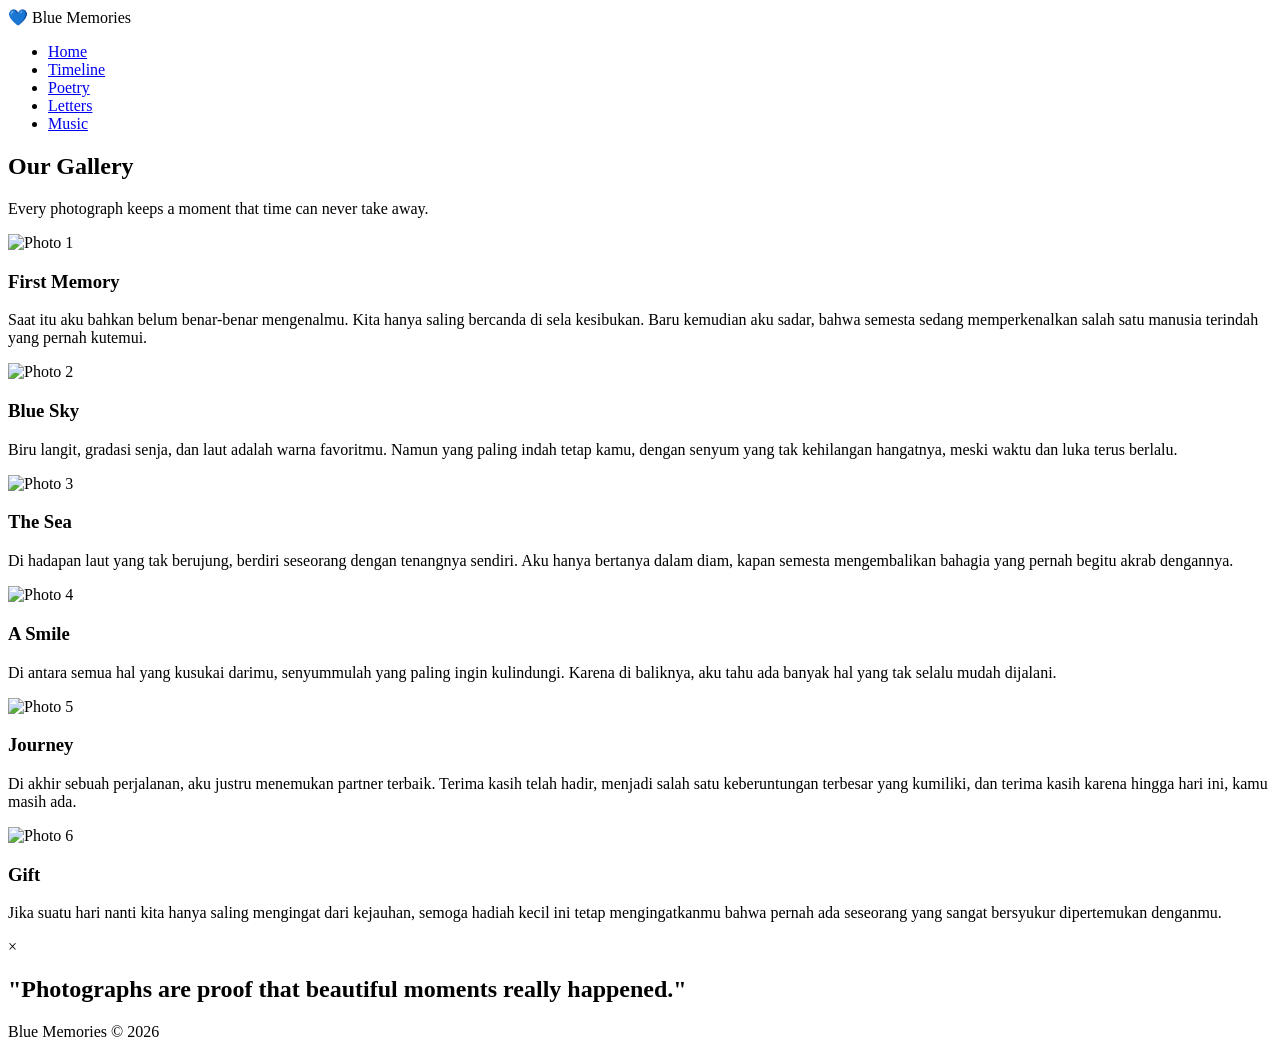
==== gallery.html @ 5b9c972e "Add files via upload" ====
<!DOCTYPE html>
<html lang="en">

<head>

    <meta charset="UTF-8">

    <meta name="viewport"
          content="width=device-width, initial-scale=1.0">

    <title>Gallery | Blue Memories</title>

    <!-- Font -->

    <link rel="preconnect"
          href="https://fonts.googleapis.com">

    <link rel="preconnect"
          href="https://fonts.gstatic.com"
          crossorigin>

    <link href="https://fonts.googleapis.com/css2?family=Poppins:wght@300;400;500;600&family=Cormorant+Garamond:wght@400;600;700&display=swap"
          rel="stylesheet">

    <link rel="stylesheet"
          href="css/gallery.css">

</head>

<body>

<!-- ========================= -->
<!-- Background -->
<!-- ========================= -->

<div class="background">
<div class="overlay"></div>

    <div class="cloud cloud1"></div>
    <div class="cloud cloud2"></div>
    <div class="cloud cloud3"></div>

</div>

<!-- ========================= -->
<!-- Navbar -->
<!-- ========================= -->

<nav>

    <div class="logo">

        💙 Blue Memories

    </div>

    <ul>

        <li><a href="home.html">Home</a></li>

        <li><a href="timeline.html">Timeline</a></li>

        <li><a href="poetry.html">Poetry</a></li>

        <li><a href="letters.html">Letters</a></li>

        <li><a href="music.html">Music</a></li>

    </ul>

</nav>

<!-- ========================= -->
<!-- Hero -->
<!-- ========================= -->

<section class="hero">

    <h1>

        Our Gallery

    </h1>

    <p>

        Every photograph keeps a moment that time can never take away.

    </p>

</section>

<!-- ========================= -->
<!-- Gallery -->
<!-- ========================= -->

<section class="gallery">

    <!-- Card 1 -->

    <div class="photo-card">

        <img src="img/photo1.jpg"
             alt="Photo 1">

        <div class="info">

            <h3>

                First Memory

            </h3>

            <p>

Saat itu aku bahkan belum benar-benar mengenalmu.
Kita hanya saling bercanda di sela kesibukan.
Baru kemudian aku sadar,
bahwa semesta sedang memperkenalkan salah satu manusia terindah yang pernah kutemui.

            </p>

        </div>

    </div>

    <!-- Card 2 -->

    <div class="photo-card">

        <img src="img/photo2.jpg"
             alt="Photo 2">

        <div class="info">

            <h3>

                Blue Sky

            </h3>

            <p>

                Biru langit, gradasi senja, dan laut adalah warna favoritmu.
Namun yang paling indah tetap kamu,
dengan senyum yang tak kehilangan hangatnya,
meski waktu dan luka terus berlalu.

            </p>

        </div>

    </div>

    <!-- Card 3 -->

    <div class="photo-card">

        <img src="img/photo3.jpg"
             alt="Photo 3">

        <div class="info">

            <h3>

                The Sea

            </h3>

            <p>

                Di hadapan laut yang tak berujung,
berdiri seseorang dengan tenangnya sendiri.
Aku hanya bertanya dalam diam,
kapan semesta mengembalikan bahagia yang pernah begitu akrab dengannya.

            </p>

        </div>

    </div>

    <!-- Card 4 -->

    <div class="photo-card">

        <img src="img/photo4.jpg"
             alt="Photo 4">

        <div class="info">

            <h3>

                A Smile

            </h3>

            <p>

                Di antara semua hal yang kusukai darimu,
senyummulah yang paling ingin kulindungi.
Karena di baliknya,
aku tahu ada banyak hal yang tak selalu mudah dijalani.

            </p>

        </div>

    </div>

    <!-- Card 5 -->

    <div class="photo-card">

        <img src="img/photo5.jpg"
             alt="Photo 5">

        <div class="info">

            <h3>

                Journey

            </h3>

            <p>

                Di akhir sebuah perjalanan,
aku justru menemukan partner terbaik.
Terima kasih telah hadir,
menjadi salah satu keberuntungan terbesar yang kumiliki,
dan terima kasih karena hingga hari ini,
kamu masih ada.

            </p>

        </div>

    </div>

    <!-- Card 6 -->

    <div class="photo-card">

        <img src="img/photo6.jpg"
             alt="Photo 6">

        <div class="info">

            <h3>

                Gift

            </h3>

            <p>

                Jika suatu hari nanti
kita hanya saling mengingat dari kejauhan,
semoga hadiah kecil ini tetap mengingatkanmu
bahwa pernah ada seseorang
yang sangat bersyukur dipertemukan denganmu.

            </p>

        </div>

    </div>

</section>

<!-- ========================= -->
<!-- Lightbox -->
<!-- ========================= -->

<div class="lightbox" id="lightbox">

    <span class="close">

        &times;

    </span>

    <img id="lightbox-img">

    <div class="caption">

        <h3 id="caption-title"></h3>

        <p id="caption-text"></p>

    </div>

</div>

<!-- ========================= -->
<!-- Quote -->
<!-- ========================= -->

<section class="quote">

    <h2>

        "Photographs are proof that beautiful moments really happened."

    </h2>

</section>

<!-- ========================= -->
<!-- Footer -->
<!-- ========================= -->

<footer>

    <p>

        Blue Memories © 2026

    </p>

</footer>

<script src="js/gallery.js"></script>

</body>

</html>
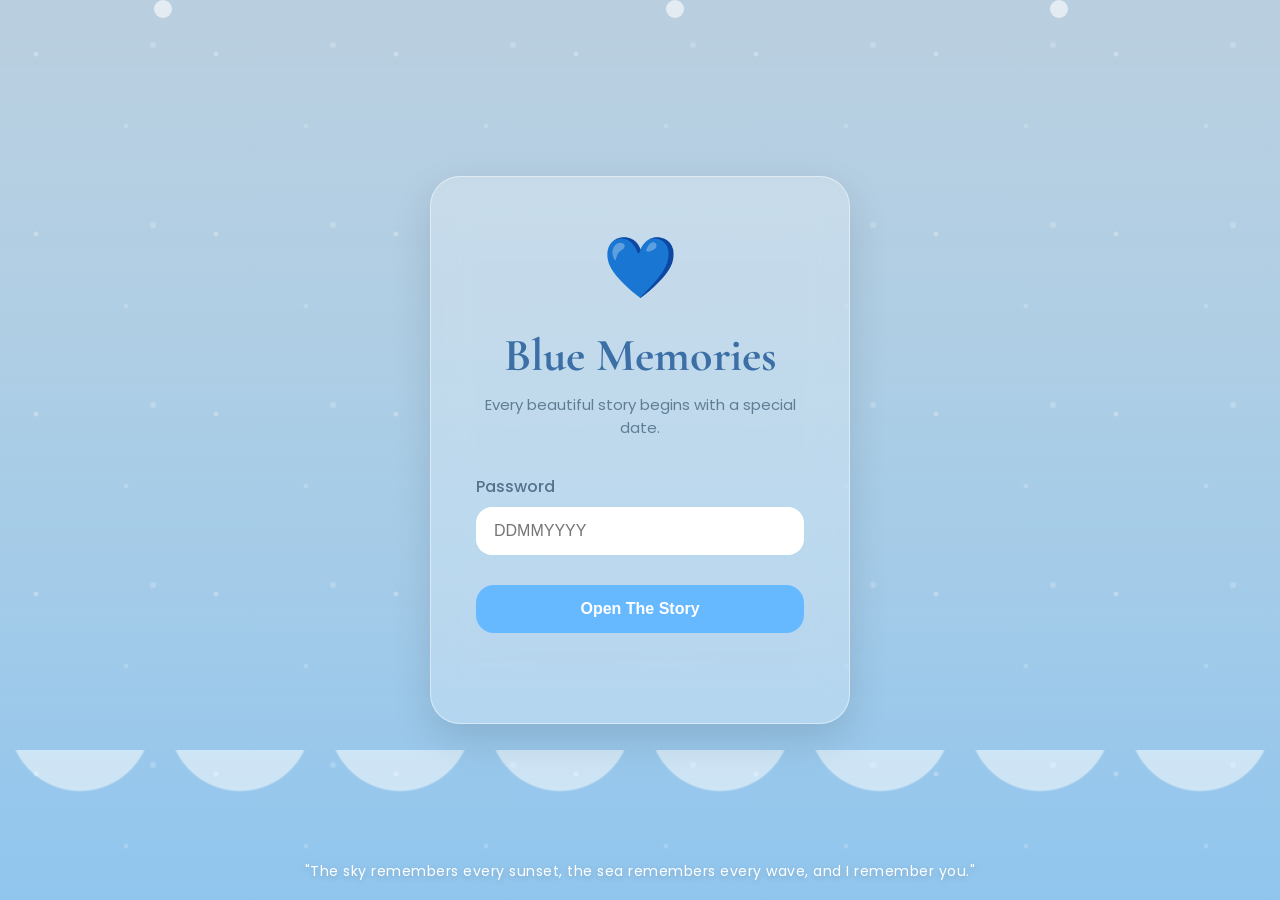
==== commit f3b047bf: "revisi 1" ====
--- a/gallery.html
+++ b/gallery.html
@@ -100,7 +100,7 @@
 
     <div class="photo-card">
 
-        <img src="img/photo1.jpg"
+        <img src="img/photo1.JPG"
              alt="Photo 1">
 
         <div class="info">
--- a/css/gallery.css
+++ b/css/gallery.css
@@ -0,0 +1,1487 @@
+/* ==========================================================
+   BLUE MEMORIES
+   GALLERY.CSS
+   PART 1
+========================================================== */
+
+
+/*==========================
+        GOOGLE FONT
+===========================*/
+
+@import url('https://fonts.googleapis.com/css2?family=Poppins:wght@300;400;500;600;700&family=Cormorant+Garamond:wght@400;500;600;700&display=swap');
+
+
+/*==========================
+        RESET
+===========================*/
+
+*{
+    margin:0;
+    padding:0;
+    box-sizing:border-box;
+}
+
+html{
+    scroll-behavior:smooth;
+}
+
+body{
+
+    font-family:'Poppins',sans-serif;
+
+    background:linear-gradient(
+        180deg,
+        #e9f9ff 0%,
+        #cfeeff 28%,
+        #a8ddff 65%,
+        #79c9ff 100%
+    );
+
+    color:#ffffff;
+
+    min-height:100vh;
+
+    overflow-x:hidden;
+
+}
+
+
+/*==========================
+        SCROLLBAR
+===========================*/
+
+::-webkit-scrollbar{
+
+    width:10px;
+
+}
+
+::-webkit-scrollbar-track{
+
+    background:#d9f3ff;
+
+}
+
+::-webkit-scrollbar-thumb{
+
+    background:#69beff;
+
+    border-radius:50px;
+
+}
+
+::-webkit-scrollbar-thumb:hover{
+
+    background:#48adff;
+
+}
+
+
+/*==========================
+        BACKGROUND
+===========================*/
+
+.background{
+
+    position:fixed;
+
+    inset:0;
+
+    overflow:hidden;
+
+    z-index:-10;
+
+}
+
+
+/* Glow */
+
+.background::before{
+
+    content:"";
+
+    position:absolute;
+
+    width:700px;
+
+    height:700px;
+
+    left:-220px;
+
+    top:-260px;
+
+    border-radius:50%;
+
+    background:
+
+    radial-gradient(
+
+        circle,
+
+        rgba(255,255,255,.28),
+
+        transparent
+
+    );
+
+}
+
+
+.background::after{
+
+    content:"";
+
+    position:absolute;
+
+    width:550px;
+
+    height:550px;
+
+    right:-180px;
+
+    bottom:-180px;
+
+    border-radius:50%;
+
+    background:
+
+    radial-gradient(
+
+        circle,
+
+        rgba(255,255,255,.18),
+
+        transparent
+
+    );
+
+}
+
+
+/*==========================
+        CLOUD
+===========================*/
+
+.cloud{
+
+    position:absolute;
+
+    background:white;
+
+    border-radius:100px;
+
+    opacity:.78;
+
+    filter:blur(.5px);
+
+}
+
+.cloud::before,
+.cloud::after{
+
+    content:"";
+
+    position:absolute;
+
+    background:white;
+
+    border-radius:50%;
+
+}
+
+
+/* Cloud 1 */
+
+.cloud1{
+
+    width:180px;
+
+    height:60px;
+
+    left:-220px;
+
+    top:90px;
+
+    animation:cloudMove 45s linear infinite;
+
+}
+
+.cloud1::before{
+
+    width:70px;
+
+    height:70px;
+
+    left:25px;
+
+    top:-25px;
+
+}
+
+.cloud1::after{
+
+    width:90px;
+
+    height:90px;
+
+    right:20px;
+
+    top:-35px;
+
+}
+
+
+/* Cloud 2 */
+
+.cloud2{
+
+    width:150px;
+
+    height:48px;
+
+    left:-240px;
+
+    top:220px;
+
+    animation:cloudMove 65s linear infinite;
+
+    animation-delay:-20s;
+
+}
+
+.cloud2::before{
+
+    width:60px;
+
+    height:60px;
+
+    left:18px;
+
+    top:-18px;
+
+}
+
+.cloud2::after{
+
+    width:70px;
+
+    height:70px;
+
+    right:18px;
+
+    top:-25px;
+
+}
+
+
+/* Cloud 3 */
+
+.cloud3{
+
+    width:240px;
+
+    height:70px;
+
+    left:-320px;
+
+    top:150px;
+
+    animation:cloudMove 75s linear infinite;
+
+    animation-delay:-40s;
+
+}
+
+.cloud3::before{
+
+    width:90px;
+
+    height:90px;
+
+    left:35px;
+
+    top:-30px;
+
+}
+
+.cloud3::after{
+
+    width:110px;
+
+    height:110px;
+
+    right:30px;
+
+    top:-40px;
+
+}
+
+
+/*==========================
+        NAVBAR
+===========================*/
+
+nav{
+
+    position:fixed;
+
+    top:0;
+
+    left:0;
+
+    width:100%;
+
+    padding:18px 8%;
+
+    display:flex;
+
+    justify-content:space-between;
+
+    align-items:center;
+
+    background:rgba(255,255,255,.10);
+
+    backdrop-filter:blur(16px);
+
+    border-bottom:1px solid rgba(255,255,255,.18);
+
+    z-index:999;
+
+}
+
+
+.logo{
+
+    font-family:'Cormorant Garamond',serif;
+
+    font-size:30px;
+
+    font-weight:700;
+
+    color:white;
+
+}
+
+
+nav ul{
+
+    display:flex;
+
+    list-style:none;
+
+    gap:30px;
+
+}
+
+
+nav ul li a{
+
+    color:white;
+
+    text-decoration:none;
+
+    font-size:15px;
+
+    transition:.35s;
+
+    position:relative;
+
+}
+
+
+nav ul li a::after{
+
+    content:"";
+
+    position:absolute;
+
+    left:0;
+
+    bottom:-5px;
+
+    width:0;
+
+    height:2px;
+
+    background:white;
+
+    transition:.35s;
+
+}
+
+
+nav ul li a:hover::after{
+
+    width:100%;
+
+}
+
+nav ul li a:hover{
+
+    color:#e8f8ff;
+
+}
+
+
+/*==========================
+        HERO
+===========================*/
+
+.hero{
+
+    width:100%;
+
+    text-align:center;
+
+    padding-top:180px;
+
+    padding-bottom:90px;
+
+    padding-left:10%;
+
+    padding-right:10%;
+
+}
+
+
+.hero h1{
+
+    font-family:'Cormorant Garamond',serif;
+
+    font-size:72px;
+
+    margin-bottom:20px;
+
+    text-shadow:0 5px 20px rgba(0,0,0,.15);
+
+}
+
+
+.hero p{
+
+    max-width:760px;
+
+    margin:auto;
+
+    font-size:19px;
+
+    line-height:2;
+
+    color:#eefaff;
+
+}
+
+
+/*==========================
+        ANIMATION
+===========================*/
+
+@keyframes cloudMove{
+
+    from{
+
+        transform:translateX(0);
+
+    }
+
+    to{
+
+        transform:translateX(calc(100vw + 450px));
+
+    }
+
+}
+
+
+@keyframes fadeUp{
+
+    from{
+
+        opacity:0;
+
+        transform:translateY(60px);
+
+    }
+
+    to{
+
+        opacity:1;
+
+        transform:translateY(0);
+
+    }
+
+}
+
+
+.hero{
+
+    animation:fadeUp 1.2s ease;
+
+}
+
+/* ==========================================================
+   BLUE MEMORIES
+   GALLERY.CSS
+   PART 2
+   Gallery • Polaroid • Hover Effect
+==========================================================*/
+
+
+/*=========================================
+            GALLERY
+=========================================*/
+
+.gallery{
+
+    width:100%;
+
+    max-width:1450px;
+
+    margin:auto;
+
+    padding:20px 8% 120px;
+
+    display:grid;
+
+    grid-template-columns:repeat(auto-fit,minmax(320px,1fr));
+
+    gap:45px;
+
+}
+
+
+
+/*=========================================
+            PHOTO CARD
+=========================================*/
+
+.photo-card{
+
+    position:relative;
+
+    overflow:hidden;
+
+    border-radius:24px;
+
+    background:rgba(255,255,255,.18);
+
+    backdrop-filter:blur(18px);
+
+    border:1px solid rgba(255,255,255,.25);
+
+    box-shadow:
+
+        0 18px 40px rgba(0,0,0,.12);
+
+    transition:.45s;
+
+    animation:galleryFade .8s ease both;
+
+}
+
+
+
+/* Delay */
+
+.photo-card:nth-child(1){animation-delay:.1s;}
+.photo-card:nth-child(2){animation-delay:.2s;}
+.photo-card:nth-child(3){animation-delay:.3s;}
+.photo-card:nth-child(4){animation-delay:.4s;}
+.photo-card:nth-child(5){animation-delay:.5s;}
+.photo-card:nth-child(6){animation-delay:.6s;}
+
+
+
+/*=========================================
+        Decorative Light
+=========================================*/
+
+.photo-card::before{
+
+    content:"";
+
+    position:absolute;
+
+    width:260px;
+
+    height:260px;
+
+    border-radius:50%;
+
+    top:-140px;
+
+    right:-140px;
+
+    background:
+
+        radial-gradient(circle,
+        rgba(255,255,255,.35),
+        transparent);
+
+    transition:.5s;
+
+}
+
+
+
+/*=========================================
+            IMAGE
+=========================================*/
+
+.photo-card img{
+
+    width:100%;
+
+    height:340px;
+
+    object-fit:cover;
+
+    display:block;
+
+    transition:.6s;
+
+}
+
+
+
+/*=========================================
+            INFO
+=========================================*/
+
+.info{
+
+    padding:26px;
+
+}
+
+
+
+.info h3{
+
+    font-family:'Cormorant Garamond',serif;
+
+    font-size:34px;
+
+    color:white;
+
+    margin-bottom:12px;
+
+}
+
+
+
+.info p{
+
+    font-size:15px;
+
+    line-height:1.8;
+
+    color:#eef9ff;
+
+}
+
+
+
+/*=========================================
+            HOVER
+=========================================*/
+
+.photo-card:hover{
+
+    transform:
+
+        translateY(-12px)
+
+        rotate(-1deg)
+
+        scale(1.02);
+
+    box-shadow:
+
+        0 28px 60px rgba(0,110,220,.22);
+
+}
+
+
+
+.photo-card:hover::before{
+
+    transform:scale(1.5);
+
+}
+
+
+
+.photo-card:hover img{
+
+    transform:scale(1.08);
+
+}
+
+
+
+/*=========================================
+        IMAGE OVERLAY
+=========================================*/
+
+.photo-card::after{
+
+    content:"";
+
+    position:absolute;
+
+    inset:0;
+
+    background:
+
+        linear-gradient(
+
+            transparent 35%,
+
+            rgba(0,0,0,.15),
+
+            rgba(0,0,0,.45)
+
+        );
+
+    pointer-events:none;
+
+}
+
+
+
+/*=========================================
+        CLICK ICON
+=========================================*/
+
+.photo-card .zoom{
+
+    position:absolute;
+
+    top:18px;
+
+    right:18px;
+
+    width:46px;
+
+    height:46px;
+
+    border-radius:50%;
+
+    display:flex;
+
+    justify-content:center;
+
+    align-items:center;
+
+    background:rgba(255,255,255,.20);
+
+    backdrop-filter:blur(10px);
+
+    color:white;
+
+    font-size:20px;
+
+    opacity:0;
+
+    transition:.35s;
+
+    z-index:5;
+
+}
+
+
+
+.photo-card:hover .zoom{
+
+    opacity:1;
+
+}
+
+
+
+/*=========================================
+        POLAROID EFFECT
+=========================================*/
+
+.photo-card{
+
+    padding:12px;
+
+}
+
+
+
+.photo-card img{
+
+    border-radius:18px;
+
+}
+
+
+
+/*=========================================
+        BORDER
+=========================================*/
+
+.photo-card{
+
+    border:1px solid rgba(255,255,255,.22);
+
+}
+
+
+
+/*=========================================
+        SHADOW
+=========================================*/
+
+.photo-card{
+
+    box-shadow:
+
+        0 15px 35px rgba(0,0,0,.12),
+
+        inset 0 0 0 1px rgba(255,255,255,.08);
+
+}
+
+
+
+/*=========================================
+        CAPTION
+=========================================*/
+
+.info{
+
+    text-align:center;
+
+}
+
+
+
+/*=========================================
+        IMAGE CURSOR
+=========================================*/
+
+.photo-card img{
+
+    cursor:pointer;
+
+}
+
+
+
+/*=========================================
+        ANIMATION
+=========================================*/
+
+@keyframes galleryFade{
+
+    from{
+
+        opacity:0;
+
+        transform:translateY(70px);
+
+    }
+
+    to{
+
+        opacity:1;
+
+        transform:translateY(0);
+
+    }
+
+}
+
+/* ==========================================================
+   BLUE MEMORIES
+   GALLERY.CSS
+   PART 3 (FINAL)
+   Lightbox • Quote • Footer • Responsive
+==========================================================*/
+
+
+/*=========================================
+            LIGHTBOX
+=========================================*/
+
+.lightbox{
+
+    position:fixed;
+
+    inset:0;
+
+    background:rgba(0,0,0,.88);
+
+    backdrop-filter:blur(15px);
+
+    display:flex;
+
+    justify-content:center;
+
+    align-items:center;
+
+    flex-direction:column;
+
+    opacity:0;
+
+    visibility:hidden;
+
+    transition:.4s;
+
+    z-index:9999;
+
+}
+
+.lightbox.show{
+
+    opacity:1;
+
+    visibility:visible;
+
+}
+
+
+/*=========================================
+            LIGHTBOX IMAGE
+=========================================*/
+
+#lightbox-img{
+
+    max-width:85%;
+
+    max-height:70vh;
+
+    border-radius:20px;
+
+    border:4px solid rgba(255,255,255,.25);
+
+    box-shadow:
+
+        0 25px 60px rgba(0,0,0,.4);
+
+    animation:zoomImage .45s ease;
+
+}
+
+
+/*=========================================
+            CLOSE BUTTON
+=========================================*/
+
+.close{
+
+    position:absolute;
+
+    top:30px;
+
+    right:45px;
+
+    font-size:50px;
+
+    color:white;
+
+    cursor:pointer;
+
+    transition:.3s;
+
+}
+
+.close:hover{
+
+    transform:rotate(90deg) scale(1.15);
+
+    color:#8fd8ff;
+
+}
+
+
+/*=========================================
+            CAPTION
+=========================================*/
+
+.caption{
+
+    margin-top:30px;
+
+    text-align:center;
+
+    max-width:700px;
+
+    color:white;
+
+    padding:0 20px;
+
+}
+
+.caption h3{
+
+    font-family:'Cormorant Garamond',serif;
+
+    font-size:40px;
+
+    margin-bottom:10px;
+
+}
+
+.caption p{
+
+    font-size:16px;
+
+    line-height:1.9;
+
+    color:#eef8ff;
+
+}
+
+
+/*=========================================
+            QUOTE
+=========================================*/
+
+.quote{
+
+    padding:120px 10%;
+
+    text-align:center;
+
+    position:relative;
+
+}
+
+.quote::before{
+
+    content:"❝";
+
+    position:absolute;
+
+    top:0;
+
+    left:50%;
+
+    transform:translateX(-50%);
+
+    font-size:120px;
+
+    color:rgba(255,255,255,.18);
+
+}
+
+.quote h2{
+
+    max-width:900px;
+
+    margin:auto;
+
+    font-family:'Cormorant Garamond',serif;
+
+    font-size:44px;
+
+    line-height:1.8;
+
+}
+
+
+/*=========================================
+            FOOTER
+=========================================*/
+
+footer{
+
+    width:100%;
+
+    padding:35px;
+
+    text-align:center;
+
+    background:rgba(255,255,255,.10);
+
+    backdrop-filter:blur(18px);
+
+    border-top:1px solid rgba(255,255,255,.15);
+
+}
+
+footer p{
+
+    font-size:15px;
+
+    color:white;
+
+}
+
+
+/*=========================================
+        FADE CLASS
+=========================================*/
+
+.fade{
+
+    opacity:0;
+
+    transform:translateY(60px);
+
+    transition:1s;
+
+}
+
+.fade.show{
+
+    opacity:1;
+
+    transform:translateY(0);
+
+}
+
+
+/*=========================================
+        IMAGE ANIMATION
+=========================================*/
+
+@keyframes zoomImage{
+
+    from{
+
+        transform:scale(.8);
+
+        opacity:0;
+
+    }
+
+    to{
+
+        transform:scale(1);
+
+        opacity:1;
+
+    }
+
+}
+
+
+/*=========================================
+        FLOAT EFFECT
+=========================================*/
+
+.photo-card{
+
+    animation:floatCard 6s ease-in-out infinite;
+
+}
+
+.photo-card:nth-child(even){
+
+    animation-delay:2s;
+
+}
+
+@keyframes floatCard{
+
+    0%{
+
+        transform:translateY(0);
+
+    }
+
+    50%{
+
+        transform:translateY(-8px);
+
+    }
+
+    100%{
+
+        transform:translateY(0);
+
+    }
+
+}
+
+
+/*=========================================
+        RESPONSIVE
+=========================================*/
+
+@media(max-width:1100px){
+
+.hero h1{
+
+    font-size:60px;
+
+}
+
+.quote h2{
+
+    font-size:36px;
+
+}
+
+}
+
+
+
+/*================ Tablet =================*/
+
+@media(max-width:900px){
+
+nav{
+
+    flex-direction:column;
+
+    gap:15px;
+
+}
+
+nav ul{
+
+    flex-wrap:wrap;
+
+    justify-content:center;
+
+}
+
+.hero{
+
+    padding-top:170px;
+
+}
+
+.hero h1{
+
+    font-size:54px;
+
+}
+
+.gallery{
+
+    grid-template-columns:repeat(2,1fr);
+
+}
+
+#lightbox-img{
+
+    max-width:90%;
+
+}
+
+}
+
+
+
+/*================ Mobile =================*/
+
+@media(max-width:650px){
+
+.logo{
+
+    font-size:24px;
+
+}
+
+.hero{
+
+    padding-top:180px;
+
+}
+
+.hero h1{
+
+    font-size:42px;
+
+}
+
+.hero p{
+
+    font-size:15px;
+
+}
+
+.gallery{
+
+    grid-template-columns:1fr;
+
+    gap:30px;
+
+}
+
+.photo-card img{
+
+    height:260px;
+
+}
+
+.caption h3{
+
+    font-size:30px;
+
+}
+
+.caption p{
+
+    font-size:14px;
+
+}
+
+.quote{
+
+    padding:90px 8%;
+
+}
+
+.quote h2{
+
+    font-size:28px;
+
+}
+
+.close{
+
+    right:20px;
+
+    top:20px;
+
+    font-size:42px;
+
+}
+
+#lightbox-img{
+
+    max-width:95%;
+
+}
+
+}
+
+
+
+/*================ Small Phone =================*/
+
+@media(max-width:400px){
+
+.hero h1{
+
+    font-size:34px;
+
+}
+
+.quote h2{
+
+    font-size:24px;
+
+}
+
+.photo-card img{
+
+    height:220px;
+
+}
+
+}
+
+
+
+/*=========================================
+        SELECTION
+=========================================*/
+
+::selection{
+
+    background:#7fd4ff;
+
+    color:white;
+
+}
+
+/*==============================
+    BACK TO TOP
+==============================*/
+
+.topButton{
+
+    position:fixed;
+
+    right:25px;
+
+    bottom:25px;
+
+    width:55px;
+
+    height:55px;
+
+    border:none;
+
+    border-radius:50%;
+
+    background:#5cbcff;
+
+    color:white;
+
+    font-size:22px;
+
+    cursor:pointer;
+
+    opacity:0;
+
+    pointer-events:none;
+
+    transition:.35s;
+
+    z-index:9999;
+
+    box-shadow:0 12px 30px rgba(0,110,220,.25);
+
+}
+
+.showTop{
+
+    opacity:1;
+
+    pointer-events:auto;
+
+}
+
+.topButton:hover{
+
+    transform:translateY(-5px);
+
+    background:#47adff;
+
+}
+
+.overlay{
+
+    position:fixed;
+
+    inset:0;
+
+    background:linear-gradient(
+
+        rgba(20,40,80,.18),
+
+        rgba(20,40,80,.10)
+
+    );
+
+    z-index:-8;
+
+    pointer-events:none;
+
+}
+
+.hero h1{
+
+    color:white;
+
+    text-shadow:
+
+        0 3px 15px rgba(0,0,0,.35),
+
+        0 8px 35px rgba(0,0,0,.25);
+
+}
+
